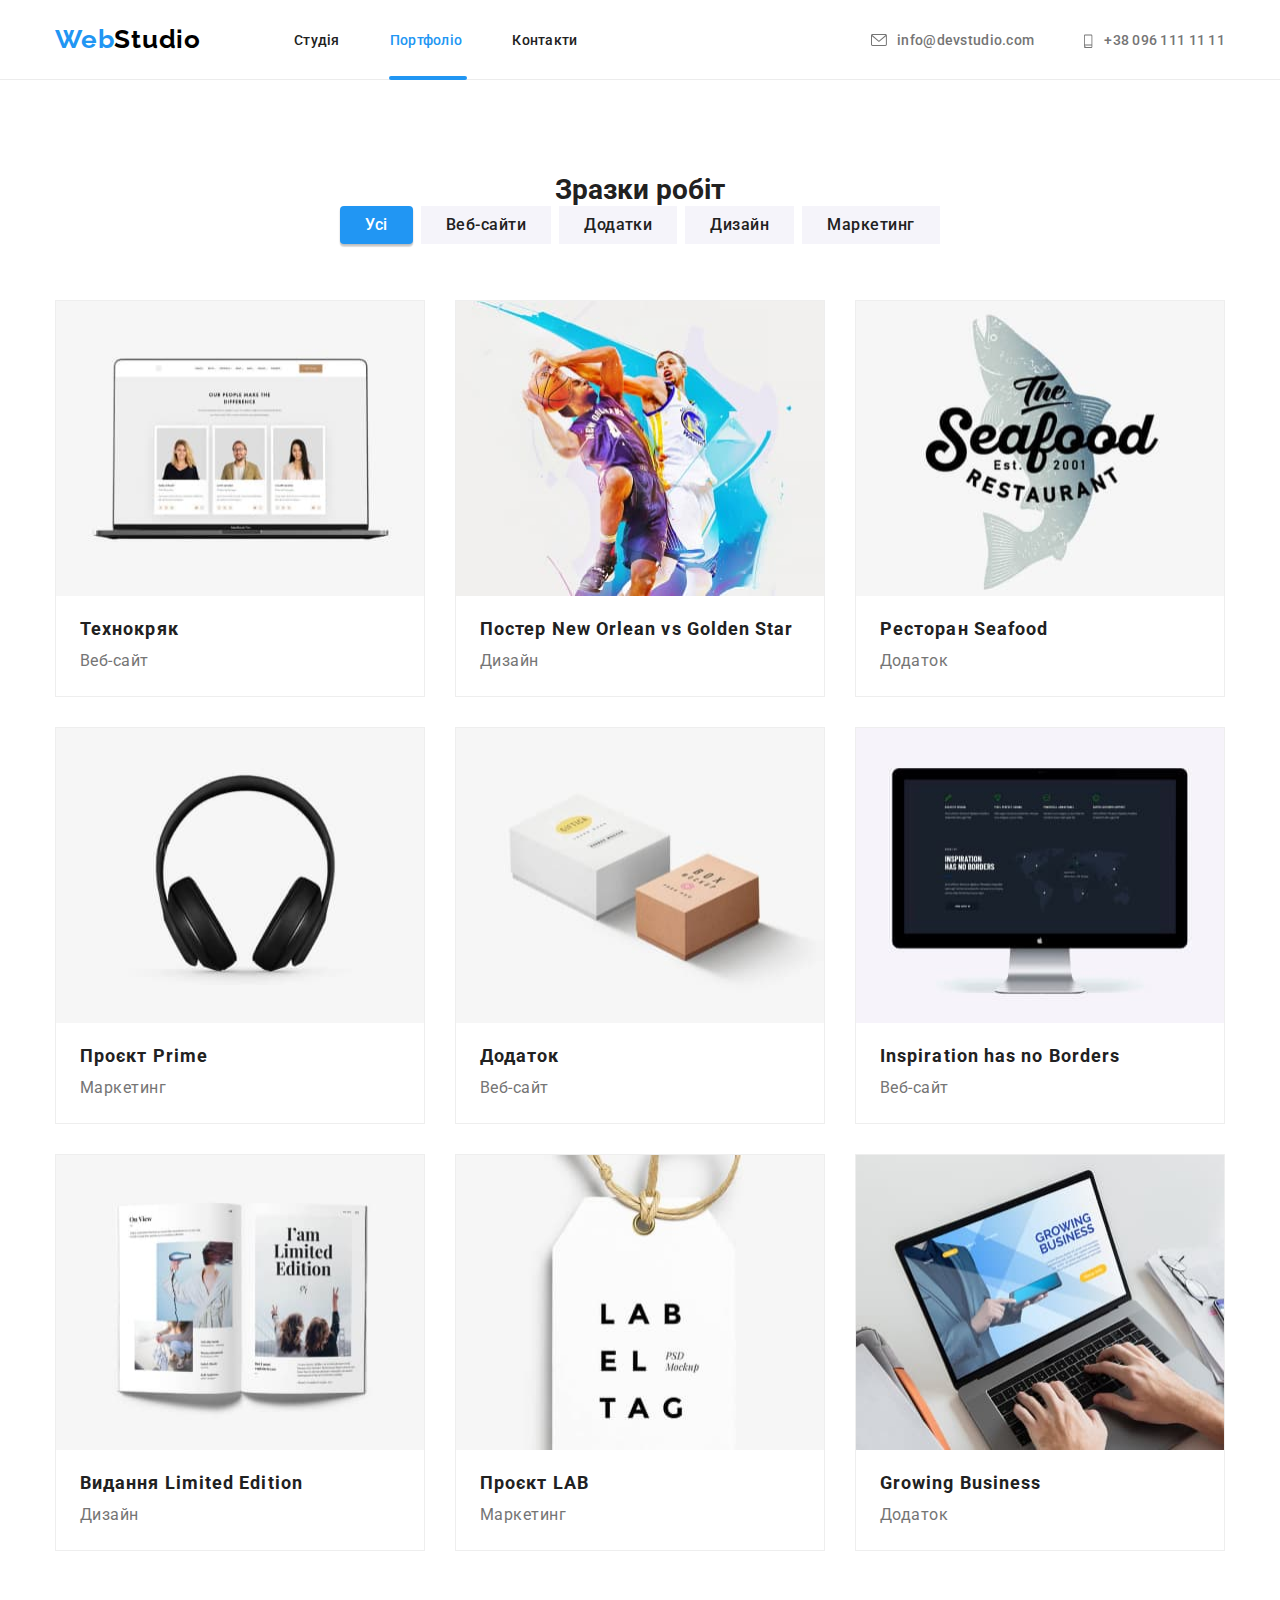
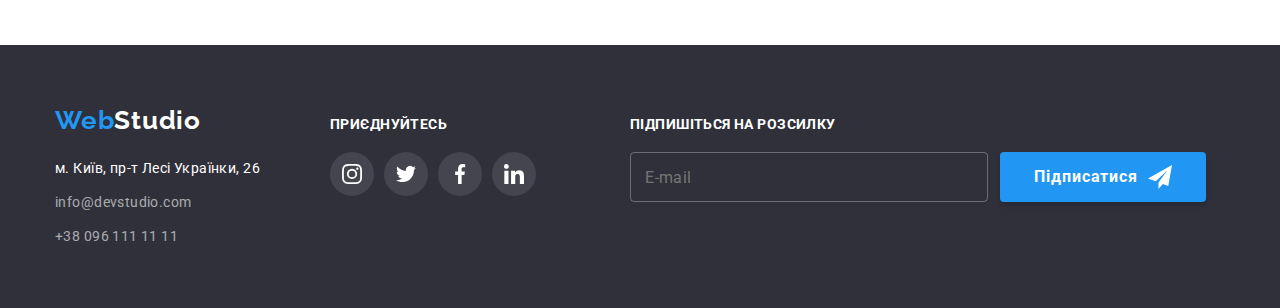
==== portfolio.html @ 6df22042 "Add essential files" ====
<!DOCTYPE html>
<html lang="uk">

<head>
  <meta charset="UTF-8">
  <meta http-equiv="X-UA-Compatible" content="IE=edge">
  <meta name="viewport" content="width=device-width, initial-scale=1.0">
  <title>WebStudio Portfolio</title>
  <link rel="stylesheet" href="./css/modern-normalize.css" />
  <link rel="preconnect" href="https://fonts.googleapis.com">
  <link rel="preconnect" href="https://fonts.gstatic.com" crossorigin>
  <link href="https://fonts.googleapis.com/css2?family=Raleway:wght@700&family=Roboto:wght@400;500;700;900&display=swap"
    rel="stylesheet">
  <link rel="stylesheet" href="./css/styles.css">
</head>

<body>
  <header class="header">
    <div class="container container--flex">
      <nav class="navigation">
        <a class="logo" href="./index.html">
          Web<span class="logo__accent">Studio</span>
        </a>
        <ul class="navigation-list">
          <li class="navigation-list__item ">
            <a class="navigation-list__link " href="./index.html">Студія
            </a>
            <div class="line"></div>
          </li>
          <li class="navigation-list__item navigation-list__item--accent">
            <a class="navigation-list__link navigation-list__link--portfolio-page" href="./portfolio.html">Портфоліо</a>
          </li>
          <li class="navigation-list__item">
            <a class="navigation-list__link" href="">Контакти</a>
          </li>
        </ul>
      </nav>
      <ul class="contacts-list">
        <li class="contacts-list__item">
          <a class="contacts-list__link contacts-list__link--envelope" href="mailto:info@devstudio.com">
            <svg class="contacts-list__svg">
              <use href="./images/symbol-defs.svg#envelope"></use>
            </svg>
            info@devstudio.com
          </a>
        </li>
        <li class="contacts-list__item">
          <a class="contacts-list__link contacts-list__link--smartphone" href="tel:+380961111111">
            <svg class="contacts-list__svg contacts-list__svg--smartphone">
              <use href="./images/symbol-defs.svg#smartphone"></use>
            </svg>
            +38 096 111 11 11</a>
        </li>
      </ul>
    </div>
  </header>
  <main>
    <!-- work examples section-->
    <section class="work-examples">
      <div class="container">
        <h1 class="work-examples__title">
          Зразки робіт
        </h1>
        <ul class="work-examples__list">
          <li>
            <button class="work-examples__button work-examples__button--active" type="button">Усі</button>
          </li>
          <li>
            <button class="work-examples__button" type="button">Веб-сайти</button>
          </li>
          <li>
            <button class="work-examples__button" type="button">Додатки</button>
          </li>
          <li>
            <button class="work-examples__button" type="button">Дизайн</button>
          </li>
          <li>
            <button class="work-examples__button" type="button">Маркетинг</button>
          </li>
        </ul>
        <ul class="projects">
          <li class="projects__item">
            <a class="project" href="" target="_blank" rel="noopener noreferrer nofollow">

              <div class="project-photo">
                <img class="project-photo__image" src="./images/portfolio-img1.jpg" alt="Ноутбук" width="370"
                  height="295">
                <p class="project-photo__description">Ресурс пропонує комплексні пропозиції з різним рівнем функціоналу
                  та
                  сервісів. Все це дозволить відвідувачу отримати
                  вичерпні відомості про компанію чи приватну особу.</p>
              </div>
              <div class="project-description">
                <h2 class="project-description__name">
                  Технокряк
                </h2>
                <p class="project-description__type">
                  Веб-сайт
                </p>
              </div>
            </a>
          </li>
          <li class="projects__item">
            <a class="project" href="" target="_blank" rel="noopener noreferrer nofollow">
              <div class="project-photo">
                <img class="project-photo__image" src="./images/portfolio-img2.jpg"
                  alt="НоутбукДва баскетболисти грають у баскетбол" width="370" height="295">
                <p class="project-photo__description">Ресурс пропонує комплексні пропозиції з різним рівнем функціоналу
                  та
                  сервісів. Все це дозволить відвідувачу отримати
                  вичерпні відомості про компанію чи приватну особу.</p>
              </div>
              <div class="project-description">
                <h2 class="project-description__name">
                  Постер New Orlean vs Golden Star
                </h2>
                <p class="project-description__type">
                  Дизайн
                </p>
              </div>
            </a>
          </li>
          <li class="projects__item">
            <a class="project" href="" target="_blank" rel="noopener noreferrer nofollow">
              <div class="project-photo">
                <img class="project-photo__image" src="./images/portfolio-img3.jpg"
                  alt="Реклама ресторана морепродуктів" width="370" height="295">
                <p class="project-photo__description">Ресурс пропонує комплексні пропозиції з різним рівнем функціоналу
                  та
                  сервісів. Все це дозволить відвідувачу отримати
                  вичерпні відомості про компанію чи приватну особу.</p>
              </div>
              <div class="project-description">
                <h2 class="project-description__name">
                  Ресторан Seafood
                </h2>
                <p class="project-description__type">
                  Додаток
                </p>
              </div>
            </a>
          </li>
          <li class="projects__item">
            <a class="project" href="" target="_blank" rel="noopener noreferrer nofollow">
              <div class="project-photo">
                <img class="project-photo__image" src="./images/portfolio-img4.jpg" alt="Навушники" width="370"
                  height="295">
                <p class="project-photo__description">Ресурс пропонує комплексні пропозиції з різним рівнем функціоналу
                  та
                  сервісів. Все це дозволить відвідувачу отримати
                  вичерпні відомості про компанію чи приватну особу.</p>
              </div>
              <div class="project-description">
                <h2 class="project-description__name">
                  Проєкт Prime
                </h2>
                <p class="project-description__type">
                  Маркетинг
                </p>
              </div>
            </a>
          </li>
          <li class="projects__item">
            <a class="project" href="" target="_blank" rel="noopener noreferrer nofollow">
              <div class="project-photo">
                <img class="project-photo__image" src="./images/portfolio-img5.jpg" alt="Дві картонні коробки"
                  width="370" height="295">
                <p class="project-photo__description">Ресурс пропонує комплексні пропозиції з різним рівнем функціоналу
                  та
                  сервісів. Все це дозволить відвідувачу отримати
                  вичерпні відомості про компанію чи приватну особу.</p>
              </div>
              <div class="project-description">
                <h2 class="project-description__name">
                  Додаток
                </h2>
                <p class="project-description__type">
                  Веб-сайт
                </p>
              </div>
            </a>
          </li>
          <li class="projects__item">
            <a class="project" href="" target="_blank" rel="noopener noreferrer nofollow">
              <div class="project-photo">
                <img class="project-photo__image" src="./images/portfolio-img6.jpg" alt="Працюючий монітор" width="370"
                  height="295">
                <p class="project-photo__description">Ресурс пропонує комплексні пропозиції з різним рівнем функціоналу
                  та
                  сервісів. Все це дозволить відвідувачу отримати
                  вичерпні відомості про компанію чи приватну особу.</p>
              </div>
              <div class="project-description">
                <h2 class="project-description__name">
                  Inspiration has no Borders
                </h2>
                <p class="project-description__type">
                  Веб-сайт
                </p>
              </div>
            </a>
          </li>
          <li class="projects__item">
            <a class="project" href="" target="_blank" rel="noopener noreferrer nofollow">
              <div class="project-photo">
                <img class="project-photo__image" src="./images/portfolio-img7.jpg" alt="Розкритий рекламний журнал"
                  width="370" height="295">
                <p class="project-photo__description">Ресурс пропонує комплексні пропозиції з різним рівнем функціоналу
                  та
                  сервісів. Все це дозволить відвідувачу отримати
                  вичерпні відомості про компанію чи приватну особу.</p>
              </div>
              <div class="project-description">
                <h2 class="project-description__name">
                  Видання Limited Edition
                </h2>
                <p class="project-description__type">
                  Дизайн
                </p>
              </div>
            </a>
          </li>
          <li class="projects__item">
            <a class="project" href="" target="_blank" rel="noopener noreferrer nofollow">
              <div class="project-photo">
                <img class="project-photo__image" src="./images/portfolio-img8.jpg" alt="Чорно-білий лейбл" width="370"
                  height="295">
                <p class="project-photo__description">Ресурс пропонує комплексні пропозиції з різним рівнем функціоналу
                  та
                  сервісів. Все це дозволить відвідувачу отримати
                  вичерпні відомості про компанію чи приватну особу.</p>
              </div>
              <div class="project-description">
                <h2 class="project-description__name">
                  Проєкт LAB
                </h2>
                <p class="project-description__type">
                  Маркетинг
                </p>
              </div>
            </a>
          </li>
          <li class="projects__item">
            <a class="project" href="" target="_blank" rel="noopener noreferrer nofollow">
              <div class="project-photo">
                <img class="project-photo__image" src="./images/portfolio-img9.jpg" alt="Працючий ноутбук" width="370"
                  height="295">
                <p class="project-photo__description">Ресурс пропонує комплексні пропозиції з різним рівнем функціоналу
                  та
                  сервісів. Все це дозволить відвідувачу отримати
                  вичерпні відомості про компанію чи приватну особу.</p>
              </div>
              <div class="project-description">
                <h2 class="project-description__name">
                  Growing Business
                </h2>
                <p class="project-description__type">
                  Додаток
                </p>
              </div>
            </a>
          </li>
        </ul>
      </div>
    </section>
  </main>
  <!-- Footer -->
  <footer class="footer">
    <div class="container container--flex-baseline">
      <div>
        <a class="logo logo--margin-down" href="./index.html">Web<span
            class="logo__accent logo__accent--white">Studio</span></a>
        <address class="address">
          <ul class="address-list">
            <li>
              <a class="address-list__link" href="https://goo.gl/maps/CPtrU1FHBa2aNyZL9" target="_blank"
                rel="noopener noreferrer nofollow">м. Київ,
                пр-т Лесі Українки, 26</a>
            </li>
            <li>
              <a class="address-list__link address-list__link--contact"
                href=" mailto:info@devstudio.com">info@devstudio.com</a>
            </li>
            <li>
              <a class="address-list__link address-list__link--contact" href="tel:+380961111111">+38 096 111 11 11</a>
            </li>
          </ul>
        </address>
      </div>
      <div class="join">
        <p class=" join-title">Приєднуйтесь</p>
        <ul class="social">
          <li class="social-item">
            <a class="social-item__link social-item__link--footer" href="" aria-label="instagram-logo">
              <svg class="social-item__svg social-item__svg--footer">
                <use href="./images/symbol-defs.svg#instagram-logo"></use>
              </svg>
            </a>
          </li>
          <li class="social-item">
            <a class="social-item__link social-item__link--footer" href="" aria-label="instagram-logo">
              <svg class="social-item__svg social-item__svg--footer">
                <use href="./images/symbol-defs.svg#twitter-logo"></use>
              </svg>
            </a>
          </li>
          <li class="social-item">
            <a class="social-item__link social-item__link--footer" href="" aria-label="instagram-logo">
              <svg class="social-item__svg social-item__svg--footer">
                <use href="./images/symbol-defs.svg#facebook-logo"></use>
              </svg>
            </a>
          </li>
          <li class="social-item">
            <a class="social-item__link social-item__link--footer" href="" aria-label="instagram-logo">
              <svg class="social-item__svg social-item__svg--footer">
                <use href="./images/symbol-defs.svg#linkedin-logo"></use>
              </svg>
            </a>
          </li>
        </ul>
      </div>
      </li>
      <form action="" class="sign">
        <div class="sign-info">
          <p class="sign-info__proposal">Підпишіться на розсилку</p>
          <label for="email"></label>
          <input class="sign-info__input" type="email" name="email" id="email" placeholder="E-mail">
        </div>
        <button class="button button--signing" type="submit">Підписатися
          <svg class="button__logo">
            <use href="./images/symbol-defs.svg#icon_send"></use>
          </svg>
        </button>
      </form>
    </div>
  </footer>
</body>

</html>
---- css/styles.css ----
:root {
  --primary-black-color: #212121;
  --secondary-black-color: #757575;
  --primary-white-color: #ffffff;
  --secondary-white-color: #f5f5f5;
  --secondary-back-ground-color: #2f303a;
  --white-alfa-color: rgba(255, 255, 255, 0.6);
  --gray-color-photo-border: #eeeeee;
  --gray-color-header-border: 1px solid #ececec;
  --gray-color-links: #afb1b8;

  --accent-color: #2196f3;
  --accent-color-main-button: #188ce8;
  --gray-color: #f5f4fa;
  --logo-black-color: #000000;

  --font-roboto: 'Roboto', sans-serif;
  --font-raleway: 'Raleway', sans-serif;
}
body {
  /* max-width: 1600px; */
  color: var(--primary-black-color);
  background-color: var(--primary-white-color);
  font-family: var(--font-roboto);
  font-size: 14px;
}
.list {
  list-style: none;
  margin: 0;
  padding: 0;
}
h1,
h2,
h3,
p {
  margin: 0;
}
.visually-hidden {
  position: absolute;
  white-space: nowrap;
  width: 1px;
  height: 1px;
  overflow: hidden;
  border: 0;
  padding: 0;
  clip: rect(0 0 0 0);
  clip-path: inset(50%);
  margin: -1px;
}
.container {
  width: 1200px;
  padding: 0 15px;
  margin: 0 auto;
}

a {
  text-decoration: none;
  padding: 0;
  margin: 0;
}

/* navigation */
.header {
  height: 80px;
  display: flex;
  align-items: center;
  justify-content: space-between;
  border-bottom: var(--gray-color-header-border);
}
.logo {
  color: var(--logo-black-color);
  font-family: var(--font-raleway);
  font-weight: 700;
  font-size: 26px;
  line-height: calc(31 / 26);
  letter-spacing: 0.03em;
  color: var(--accent-color);
  padding: 24px 0;
  margin-right: 93px;
}
.logo__accent {
  color: var(--logo-black-color);
}
.container--flex {
  display: flex;
  align-items: center;
  justify-content: space-between;
}
.navigation-list {
  list-style: none;
  padding: 0;
  margin: 0;
  display: flex;
  align-items: center;
  justify-content: space-between;
}
.navigation {
  display: flex;
  align-items: center;
  justify-content: space-between;
  justify-content: left;
}
.navigation-list__link {
  color: var(--primary-black-color);
  font-weight: 500;
  line-height: calc(16 / 14);
  letter-spacing: 0.02em;
  display: block;
  padding-top: 32px;
  padding-bottom: 32px;
  transition: color 250ms cubic-bezier(0.4, 0, 0.2, 1);
}
.navigation-list__link:hover,
.navigation-list__link:focus {
  color: var(--accent-color);
  cursor: pointer;
}
.navigation-list__item {
  margin-right: 50px;
}
.navigation-list__link--main-page {
  color: var(--accent-color);
}
.navigation-list__link--main-page::before {
  position: absolute;
  bottom: 0;
  left: -1px;
  content: '';
  display: inline-block;
  width: 48px;
  height: 4px;
  border-radius: 2px;
  background-color: var(--accent-color);
}

.navigation-list__item--accent {
  position: relative;
}
/* contacts */
.contacts-list {
  display: flex;
  align-items: center;
  justify-content: center;
  gap: 50px;
  list-style: none;
}

.contacts-list__link {
  display: flex;
  align-items: center;
  color: var(--secondary-black-color);
  font-weight: 500;
  line-height: calc(16 / 14);
  letter-spacing: 0.02em;
  padding: 32px 0;
  transition: color 250ms cubic-bezier(0.4, 0, 0.2, 1);
}
.contacts-list__link:hover,
.contacts-list__link:focus {
  color: var(--accent-color);
  cursor: pointer;
}
.contacts-list__svg {
  display: flex;
  width: 16px;
  height: 12px;
  fill: currentColor;
  margin-right: 10px;
}
.contacts-list__svg--smartphone {
  width: 10px;
  height: 16px;
}

/* Hero */
.hero {
  max-width: 1600px;
  margin: 0 auto;
  background-color: #c4c4c4;
  color: var(--primary-white-color);
  text-align: center;
  height: 600px;
  padding: 200px 0;
  background-image: linear-gradient(rgba(47, 48, 58, 0.4), rgba(47, 48, 58, 0.4)),
    url(../images/hero-bg-image.jpg);
  background-repeat: no-repeat;
  background-position: center;
  background-size: cover;
}
.hero-title {
  font-weight: 900;
  font-size: 44px;
  line-height: calc(60 / 44);
  letter-spacing: 0.06em;
  text-transform: uppercase;
  width: 696px;
  margin: 0 auto 30px auto;
}
.button {
  color: inherit;
  font: inherit;
  background-color: var(--accent-color);
  font-weight: 700;
  font-size: 16px;
  line-height: calc(30 / 16);
  letter-spacing: 0.06em;
  padding: 10px 10px;
  border: 0px solid transparent;
  box-shadow: 0px 4px 4px rgba(0, 0, 0, 0.15);
  border-radius: 4px;
  display: flex;
  margin: 0 auto;
  min-width: 206px;
  height: 50px;
  justify-content: center;
  align-items: center;
}
.button--hero {
  min-width: 216px;
  transition: background-color 250ms cubic-bezier(0.4, 0, 0.2, 1);
}
.button--hero:hover,
.button--herp:focus {
  background-color: var(--accent-color-main-button);
}
.button:hover,
.button:focus {
  cursor: pointer;
}

/* Advantages */
.advantages {
  padding: 94px 0;
}
.advantages-list {
  list-style: none;
  padding: 0;
  margin: 0;
  display: flex;
  gap: 30px;
}
.advantages-item {
  list-style: 0;
  width: 270px;
}
.advantages-card {
  height: 120px;
  background-color: #f5f4fa;
  margin-bottom: 30px;
  border-radius: 4px;
  display: flex;
  align-items: center;
  justify-content: center;
}
.advantages-card__svg {
  width: 70px;
  height: 70px;
}

.advantages-card__title {
  font-size: 14px;
  line-height: calc(16 / 14);
  letter-spacing: 0.03em;
  text-transform: uppercase;
  margin-bottom: 10px;
}
.advantages-card__text {
  color: var(--secondary-black-color);
  line-height: calc(24 / 14);
  letter-spacing: 0.03em;
}

/* Activities */
.activities {
  padding-bottom: 94px;
}
.activities-title {
  margin-bottom: 50px;
}
.activities-list {
  list-style: none;
  padding: 0;
  margin: 0;
  display: flex;
  justify-content: space-between;
}
.activities-item {
  position: relative;
}
.activities-item__image {
  display: block;
}
.activities-item__description {
  text-transform: uppercase;
  font-weight: 700;
  text-align: center;
  margin: 0;
  padding: 0;
  color: var(--primary-white-color);
}
.activities-item__background {
  position: absolute;
  bottom: 0;
  margin: 0;
  padding: 0;
  display: flex;
  justify-content: center;
  align-items: center;
  background-color: rgba(47, 48, 58, 0.8);
  height: 70px;
  width: 370px;
}
/*team+activities*/

.activities-title,
.team-title,
.clients-title {
  font-size: 36px;
  line-height: calc(42 / 36);
  text-align: center;
  letter-spacing: 0.03em;
}
/* team */
.team {
  background-color: var(--gray-color);
  padding: 94px 0;
}
.team-title {
  margin-bottom: 44px;
}
.team-list {
  list-style: none;
  padding: 0;
  margin: 0;
  display: flex;
  justify-content: space-between;
}
.team-card {
  font-weight: 500;
  font-size: 16px;
  line-height: calc(19 / 16);
  text-align: center;
  letter-spacing: 0.03em;
  background-color: var(--primary-white-color);
  box-shadow: 0px 1px 3px rgba(0, 0, 0, 0.12), 0px 1px 1px rgba(0, 0, 0, 0.14),
    0px 2px 1px rgba(0, 0, 0, 0.2);
  border-radius: 0px 0px 4px 4px;
}
.team-card__photo {
  display: block;
}
.team-card__info {
  padding: 30px 0;
}
.team-card__name {
  margin-bottom: 10px;
}
.team-card__job {
  color: var(--secondary-black-color);
}
.social {
  list-style: none;
  padding: 0;
  display: flex;
  width: 206px;
  justify-content: space-between;
  align-items: center;
  margin: 16px auto 0;
}
.social-item__link {
  display: flex;
  width: 44px;
  height: 44px;
  border-radius: 50%;
  align-items: center;
  justify-content: center;
  background-color: inherit;
  color: var(--gray-color-links);
  transition: background-color 250ms cubic-bezier(0.4, 0, 0.2, 1),
    color250ms cubic-bezier(0.4, 0, 0.2, 1);
}
.social-item__svg {
  width: 20px;
  height: 20px;
  fill: currentColor;
}
.social-item__link:hover,
.social-item__link:focus {
  background-color: var(--accent-color);
  color: var(--primary-white-color);
}

/* clients */
.clients {
  padding: 94px 0;
  background-color: var(--primary-white-color);
}
.clients-title {
  margin-bottom: 50px;
}
.clients-list {
  list-style: none;
  padding: 0;
  margin: 0;
  display: flex;
  justify-content: space-between;
}
.clients-item__link {
  display: flex;
  justify-content: space-between;
  align-items: center;
  padding: 16px 32px;
  border: 1px solid var(--gray-color-links);
  border-radius: 4px;
  color: var(--gray-color-links);
  fill: currentColor;
  transition: color 250ms cubic-bezier(0.4, 0, 0.2, 1),
    border-color 250ms cubic-bezier(0.4, 0, 0.2, 1);
}
.clients-item__svg {
  width: 106px;
  height: 60px;
}
.clients-item__link:hover,
.clients-item__link:focus {
  color: var(--accent-color);
  border-color: var(--accent-color);
}

/* footer */
.footer {
  background-color: var(--secondary-back-ground-color);
  padding: 60px 0;
}

.container--flex-baseline {
  display: flex;
  align-items: baseline;
}
.logo--margin-down {
  display: inline-block;
  padding: 0;
  margin: 0 0 20px 0;
}
.logo__accent--white {
  color: var(--primary-white-color);
}

.address-list {
  list-style: none;
  padding: 0;
  margin: 0;
  /* font-style: normal; */
}
.address-list__link {
  color: var(--primary-white-color);
  line-height: calc(24 / 14);
  letter-spacing: 0.03em;
}
.address-list__link--contact {
  display: block;
  margin-top: 10px;
  color: var(--white-alfa-color);
}
.address-list__link {
  font-style: normal;
  transition: color 250ms cubic-bezier(0.4, 0, 0.2, 1);
}
.address-list__link:hover,
.address-list__link:focus {
  color: var(--accent-color);
  cursor: pointer;
}
.join {
  width: 206px;
  margin-left: 70px;
}
.join-title {
  color: var(--primary-white-color);
  font-weight: 700;
  line-height: calc(16 / 14);
  letter-spacing: 0.03em;
  text-transform: uppercase;
  vertical-align: text-bottom;
  margin-bottom: 20px;
}
.social-item__link--footer {
  background-color: rgba(255, 255, 255, 0.1);
}
.social-item__svg--footer {
  fill: var(--primary-white-color);
}
.sign {
  display: flex;
  align-items: flex-end;
  margin-left: 94px;
}
.sign-info {
  display: flex;
  flex-direction: column;
}
.sign-info__proposal {
  color: var(--primary-white-color);
  font-weight: 700;
  line-height: calc(16 / 14);
  letter-spacing: 0.03em;
  text-transform: uppercase;
  vertical-align: text-bottom;
  margin-bottom: 20px;
}
.sign-info__input {
  width: 358px;
  height: 50px;
  font-family: inherit;
  font-size: 16px;
  line-height: calc(20 / 16);
  letter-spacing: 0.03em;
  text-indent: 12px;
  color: rgba(255, 255, 255, 0.6);
  border: 1px solid rgba(255, 255, 255, 0.3);
  border-radius: 4px;
  background-color: transparent;
}
.button__logo {
  width: 24px;
  height: 24px;
  margin-left: 10px;
}
.button--signing {
  color: var(--primary-white-color);
  margin-left: 12px;
}
.backdrop {
  position: fixed;
  top: 0;
  left: 0;
  width: 100vw;
  height: 100vh;
  padding: 0;
  margin: 0;
  background-color: rgba(0, 0, 0, 0.2);
  opacity: 1;
  visibility: visible;
  transition: visibility 250ms cubic-bezier(0.4, 0, 0.2, 1),
    opacity 250ms cubic-bezier(0.4, 0, 0.2, 1);
}
.backdrop.is-hidden {
  opacity: 0;
  pointer-events: none;
  visibility: hidden;
}
.modal {
  position: absolute;
  left: 0;
  top: 0;
  left: 50%;
  top: 50%;
  transform: translate(-50%, -50%);
  padding: 40px;
  margin: 0;
  width: 528px;
  height: 581px;
  border-radius: 4px;
  box-shadow: 0px 1px 3px rgba(0, 0, 0, 0.12), 0px 1px 1px rgba(0, 0, 0, 0.14),
    0px 2px 1px rgba(0, 0, 0, 0.2);
  background-color: var(--primary-white-color);
}
.modal-button {
  position: absolute;
  top: 8px;
  right: 8px;
  margin: 0;
  padding: 0;
  display: flex;
  justify-content: center;
  align-items: center;
  background-image: url(../images/close-button.svg);
  background-repeat: no-repeat;
  background-position: center;
  background-size: cover;
  width: 30px;
  height: 30px;
  border-radius: 50%;
  border: 1px solid rgba(0, 0, 0, 0.1);
  background-color: white;
  transition: fill 250ms cubic-bezier(0.4, 0, 0.2, 1);
  cursor: pointer;
}
.modal-button:hover,
.modal-button:focus {
  fill: var(--accent-color);
}
.modal-button__close-svg {
  position: relative;
  top: 0;
  left: 0;

  width: 11px;
  height: 11px;
}
.modal-proposal {
  margin-bottom: 12px;
  font-weight: 700;
  font-size: 20px;
  line-height: calc(23 / 20);
  text-align: center;
  letter-spacing: 0.03em;
  color: var(--primary-black-color);
}

.form {
  width: 448px;
  margin: 0 auto;
}
.form-field {
  position: relative;
  height: 58px;
  padding-top: 18px;
}
.form-field__label {
  position: absolute;
  top: 32px;
  left: 50px;
  font-size: 12px;
  line-height: calc(14 / 12);
  letter-spacing: 0.01em;
  color: var(--secondary-black-color);
  transition: transform 250ms cubic-bezier(0.4, 0, 0.2, 1), color 250ms cubic-bezier(0.4, 0, 0.2, 1);
}
.form-field__input {
  width: 100%;
  height: 40px;
  border: 1px solid rgba(33, 33, 33, 0.2);
  border-radius: 4px;
  padding-left: 50px;

  transition: color 250ms cubic-bezier(0.4, 0, 0.2, 1),
    border-color 250ms cubic-bezier(0.4, 0, 0.2, 1);
}
.form-field__icon-svg {
  content: '';
  display: inline-block;
  position: absolute;
  left: 15px;
  top: calc(50% + 3px);
  width: 12px;
  height: 12px;
  transition: fill 500ms linear;
}
.form-field:focus-within > .form-field__label,
.form-field__input:not(:placeholder-shown) + .form-field__label {
  transform: translate(-50px, -30px);
}

.form-field:focus-within .form-field__input,
.form-field__input:not(:placeholder-shown) {
  color: var(--accent-color);
  border-color: var(--accent-color);
}
.form-field:focus-within > .form-field__icon-svg,
.form-field__input:not(:placeholder-shown) ~ .form-field__icon-svg {
  fill: var(--accent-color);
}

.form-field-comment {
  height: 138px;
  padding: 0;
  margin-top: 10px;
}
.form-field-comment__input {
  height: 120px;
  width: 100%;
  padding: 12px 16px;
  border: 1px solid rgba(33, 33, 33, 0.2);
  border-radius: 4px;
  font-size: 12px;
  line-height: calc(14 / 12);
  letter-spacing: 0.01em;
  color: var(--secondary-black-color);
}
.form-field-comment__label {
  display: inline-block;
  margin-bottom: 4px;
  font-size: 12px;
  line-height: calc(14 / 12);
  letter-spacing: 0.01em;
  color: var(--secondary-black-color);
}
.form-field-comment:focus-within .form-field-comment__input,
.form-field-comment__input:not(:placeholder-shown) {
  color: var(--accent-color);
  border-color: var(--accent-color);
}
.form-field-check {
  position: relative;
  display: flex;
  align-items: center;
  margin-top: 20px;
  margin-bottom: 30px;
}
.form-field-check__label {
  display: block;
  margin-left: 25px;
  font-family: inherit;
  font-size: 14px;
  line-height: calc(16 / 14);
  color: var(--secondary-black-color);
}
.form-field-check__link {
  color: var(--accent-color);
}
.form-field-check__icon-svg {
  position: absolute;
  top: 0;
  left: 0;
  content: '';
  width: 16px;
  height: 15px;
  background-color: var(--primary-white-color);
  fill: var(--primary-white-color);
  border: 2px solid #212121;
  border-radius: 2px;
  transition: background-color 250ms cubic-bezier(0.4, 0, 0.2, 1),
    border-color 250ms cubic-bezier(0.4, 0, 0.2, 1);
}
.form-field-check__input:checked ~ .form-field-check__icon-svg {
  background-color: var(--accent-color);
  border-color: var(--accent-color);
}
.form-field-check__input {
  position: absolute;
  white-space: nowrap;
  width: 1px;
  height: 1px;
  overflow: hidden;
  border: 0;
  padding: 0;
  clip: rect(0 0 0 0);
  clip-path: inset(50%);
  margin: -1px;
}
.button--personal-info {
  color: var(--primary-white-color);
}

/* Portfolio */
/* Examples */

.navigation-list__link--portfolio-page {
  color: var(--accent-color);
}
.navigation-list__link--portfolio-page::before {
  position: absolute;
  bottom: 0;
  left: -1px;
  content: '';
  display: inline-block;
  width: 78px;
  height: 4px;
  border-radius: 2px;
  background-color: var(--accent-color);
}

.work-examples {
  text-align: center;
  padding: 94px 0;
}
.work-examples__list {
  list-style: none;
  padding: 0;
  margin: 0;
  display: flex;
  gap: 8px;
  justify-content: center;
  margin-bottom: 56px;
}
/* .examples .link {
  color: var(--primary-black-color);
} */
.work-examples__button {
  color: var(--primary-black-color);
  background-color: var(--gray-color);
  font-weight: 500;
  font-size: 16px;
  line-height: calc(26 / 16);
  text-align: center;
  letter-spacing: 0.03em;
  border: 0 solid transparent;
  padding: 6px 25px;
  display: inline-block;
  transition: color 250ms cubic-bezier(0.4, 0, 0.2, 1), background-color,
    250ms cubic-bezier(0.4, 0, 0.2, 1), box-shadow 250ms cubic-bezier(0.4, 0, 0.2, 1);
}

.work-examples__button:hover,
.work-examples__button:focus {
  color: var(--primary-white-color);
  background-color: var(--accent-color);
  box-shadow: 0px 3px 1px rgba(0, 0, 0, 0.1), 0px 1px 2px rgba(0, 0, 0, 0.08),
    0px 2px 2px rgba(0, 0, 0, 0.12);
  border-radius: 4px;
  cursor: pointer;
}
.work-examples__button--active {
  color: var(--primary-white-color);
  background-color: var(--accent-color);
  box-shadow: 0px 3px 1px rgba(0, 0, 0, 0.1), 0px 1px 2px rgba(0, 0, 0, 0.08),
    0px 2px 2px rgba(0, 0, 0, 0.12);
  border-radius: 4px;
}
.projects {
  list-style: none;
  padding: 0;
  margin: 0;
  display: flex;
  flex-wrap: wrap;
  gap: 30px;
}
.project {
  display: inline-block;
  width: 370px;
  border: 1px solid var(--gray-color-photo-border);
}
.project-photo__image {
  display: block;
}

.project-photo {
  position: relative;
  overflow: hidden;
}
.project-photo__description {
  position: absolute;
  top: 300px;
  left: 0;
  display: flex;
  padding: 63px 24px;
  font-size: 18px;
  line-height: calc(28 / 18);
  letter-spacing: 0.06em;
  text-align: left;
  background-color: rgba(33, 150, 243, 0.9);
  color: var(--primary-white-color);
  transition-property: transform;
  transition-duration: 250ms;
  transition-timing-function: cubic-bezier(0.4, 0, 0.2, 1);
}

.project:hover .project-photo__description,
.project .item:focus .project-description {
  transform: translateY(-300px);
}
.project-description__name {
  color: var(--primary-black-color);
  font-size: 18px;
  line-height: calc(26 / 18);
  letter-spacing: 0.06em;
  margin-bottom: 4px;
}
.project-description__type {
  color: var(--secondary-black-color);
  font-size: 16px;
  line-height: calc(30 / 16);
  letter-spacing: 0.03em;
}
.project-description {
  padding: 20px 24px;
  text-align: left;
}

.project:hover,
.project:focus {
  cursor: default;
  box-shadow: 0px 1px 1px rgba(0, 0, 0, 0.12), 0px 4px 4px rgba(0, 0, 0, 0.06),
    1px 4px 6px rgba(0, 0, 0, 0.16);
}
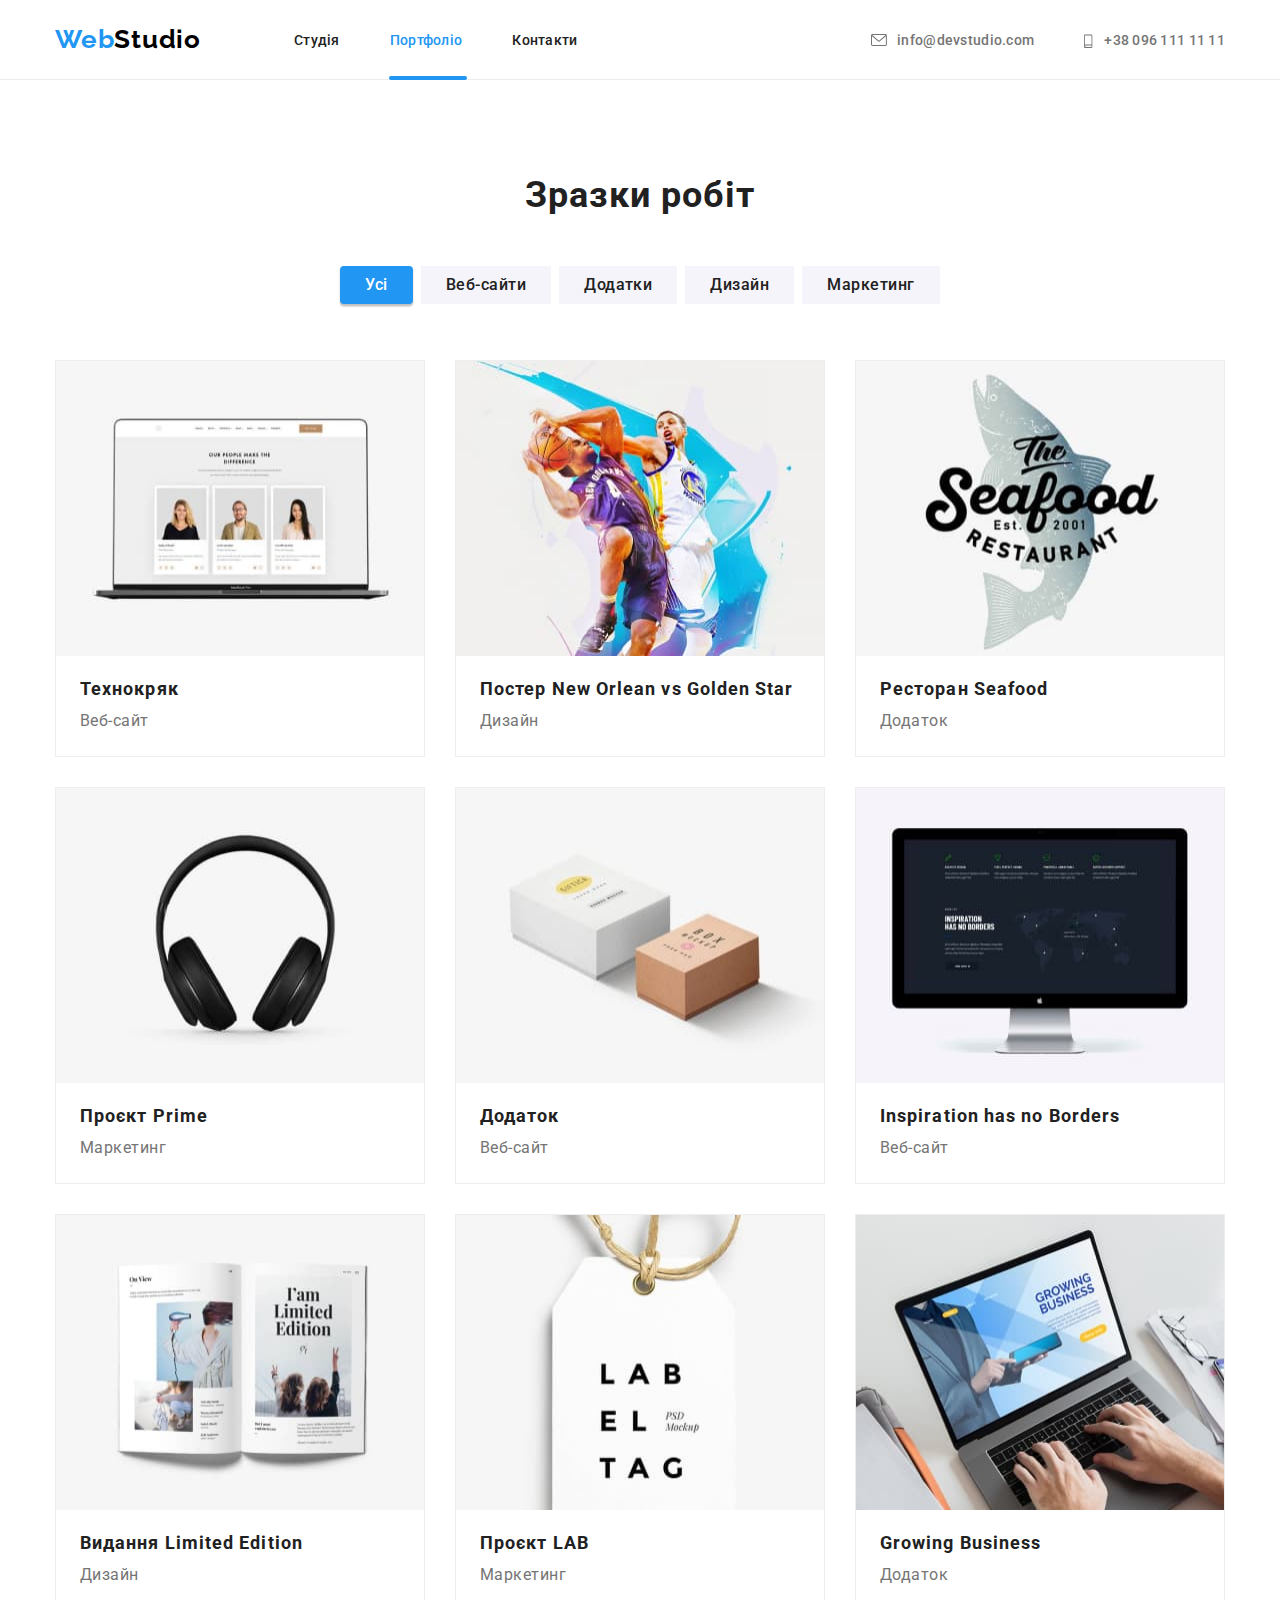
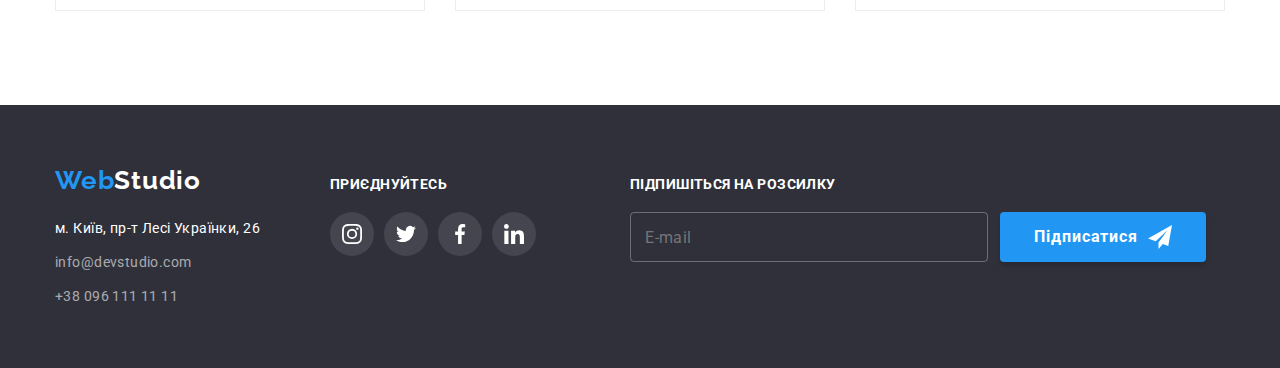
==== commit 6b89e006: "Change class section-title for h2 tags" ====
--- a/portfolio.html
+++ b/portfolio.html
@@ -58,7 +58,7 @@
     <!-- work examples section-->
     <section class="work-examples">
       <div class="container">
-        <h1 class="work-examples__title">
+        <h1 class="section-title">
           Зразки робіт
         </h1>
         <ul class="work-examples__list">
--- a/css/styles.css
+++ b/css/styles.css
@@ -187,7 +187,14 @@
   background-position: center;
   background-size: cover;
 }
-.hero-title {
+.section-title {
+  font-size: 36px;
+  line-height: calc(42 / 36);
+  text-align: center;
+  letter-spacing: 0.03em;
+  margin-bottom: 50px;
+}
+.section-title--hero {
   font-weight: 900;
   font-size: 44px;
   line-height: calc(60 / 44);
@@ -256,7 +263,6 @@
   width: 70px;
   height: 70px;
 }
-
 .advantages-card__title {
   font-size: 14px;
   line-height: calc(16 / 14);
@@ -273,9 +279,6 @@
 /* Activities */
 .activities {
   padding-bottom: 94px;
-}
-.activities-title {
-  margin-bottom: 50px;
 }
 .activities-list {
   list-style: none;
@@ -310,23 +313,11 @@
   height: 70px;
   width: 370px;
 }
-/*team+activities*/
-
-.activities-title,
-.team-title,
-.clients-title {
-  font-size: 36px;
-  line-height: calc(42 / 36);
-  text-align: center;
-  letter-spacing: 0.03em;
-}
+
 /* team */
 .team {
   background-color: var(--gray-color);
   padding: 94px 0;
-}
-.team-title {
-  margin-bottom: 44px;
 }
 .team-list {
   list-style: none;
@@ -395,7 +386,7 @@
   padding: 94px 0;
   background-color: var(--primary-white-color);
 }
-.clients-title {
+.section-title--clients {
   margin-bottom: 50px;
 }
 .clients-list {
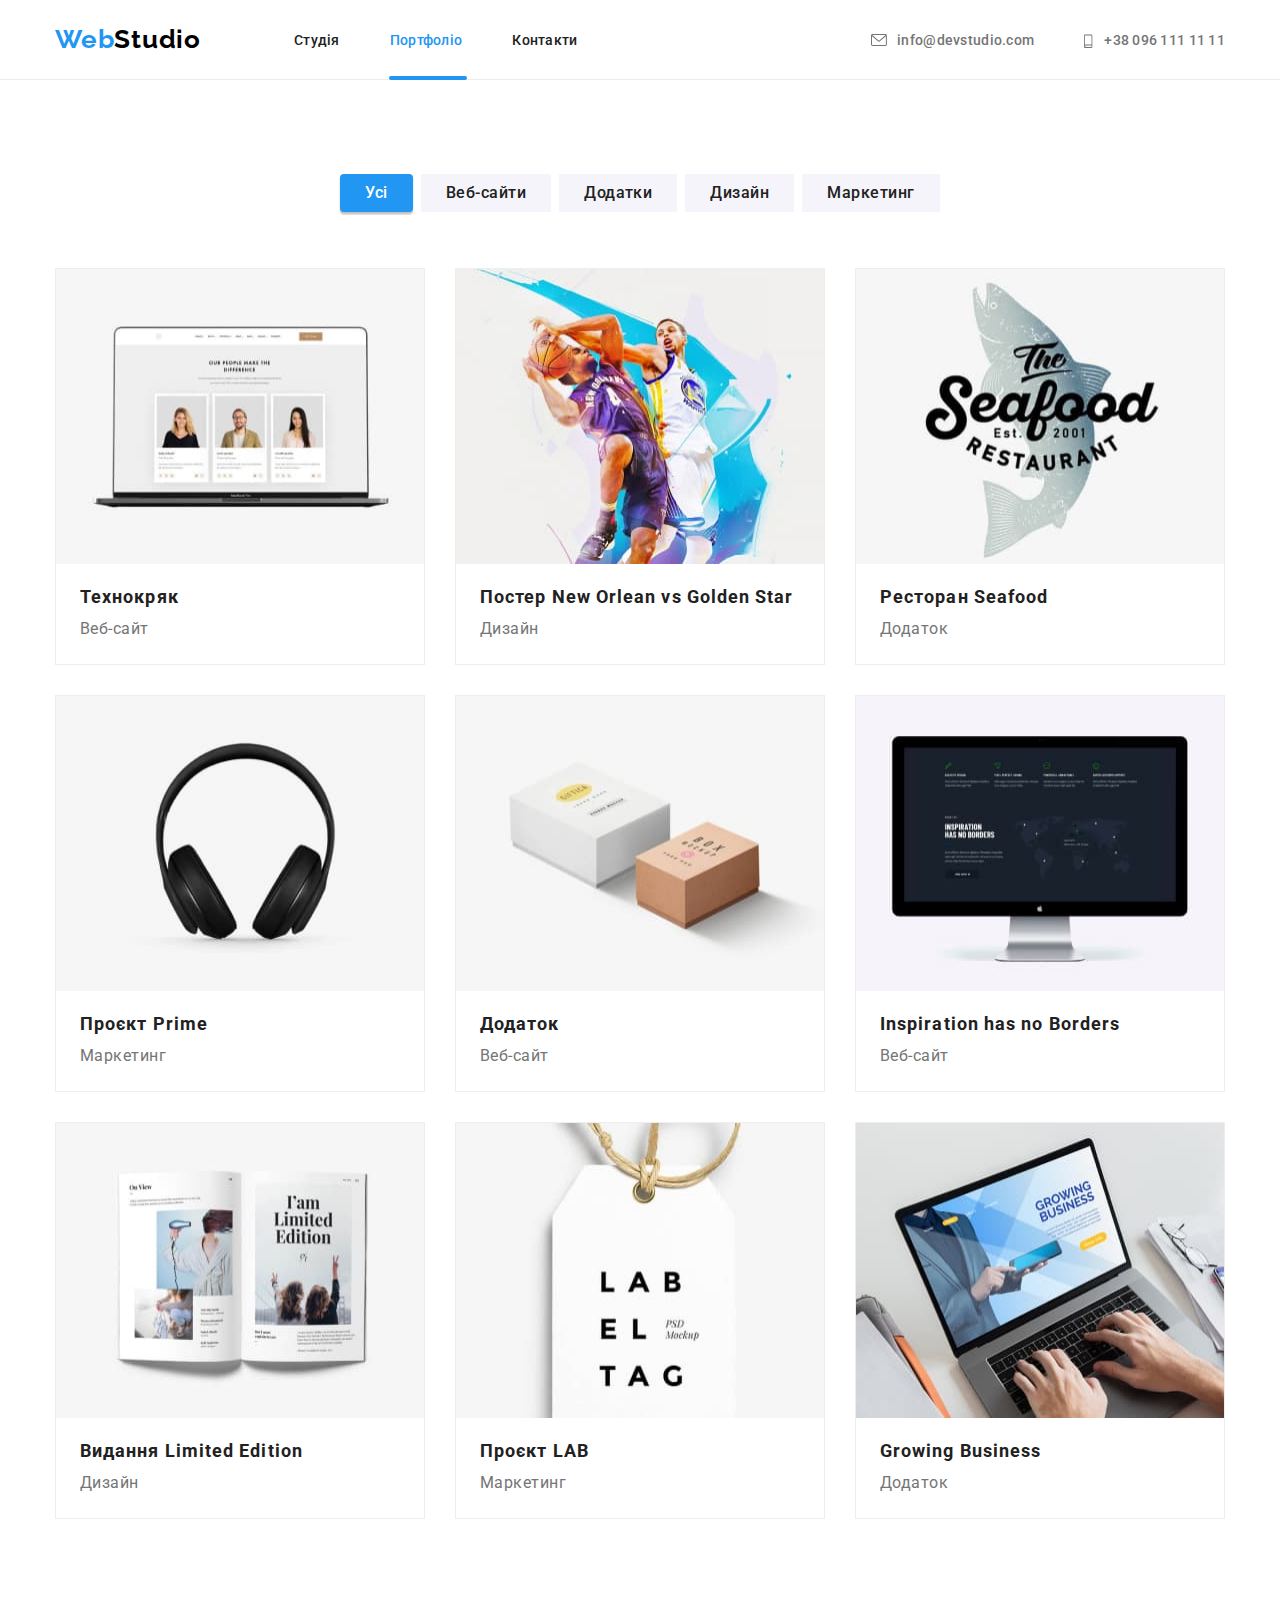
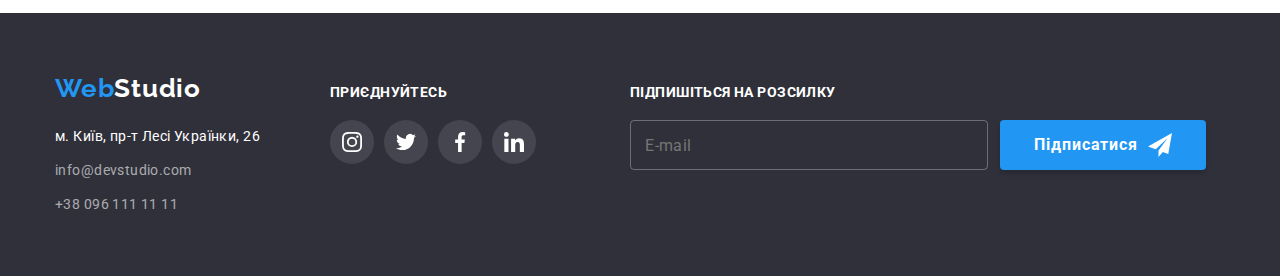
==== commit 097af06f: "including classes rule" ====
--- a/portfolio.html
+++ b/portfolio.html
@@ -11,7 +11,7 @@
   <link rel="preconnect" href="https://fonts.gstatic.com" crossorigin>
   <link href="https://fonts.googleapis.com/css2?family=Raleway:wght@700&family=Roboto:wght@400;500;700;900&display=swap"
     rel="stylesheet">
-  <link rel="stylesheet" href="./css/styles.css">
+  <link rel="stylesheet" href="./css/main.css">
 </head>
 
 <body>
@@ -58,7 +58,7 @@
     <!-- work examples section-->
     <section class="work-examples">
       <div class="container">
-        <h1 class="section-title">
+        <h1 class="section-title section-title--hidden">
           Зразки робіт
         </h1>
         <ul class="work-examples__list">
--- a/css/main.css
+++ b/css/main.css
@@ -0,0 +1,1048 @@
+/*! modern-normalize v1.0.0 | MIT License | https://github.com/sindresorhus/modern-normalize */
+*,
+::after,
+::before {
+  box-sizing: border-box;
+}
+
+:root {
+  -moz-tab-size: 4;
+  -o-tab-size: 4;
+     tab-size: 4;
+}
+
+html {
+  line-height: 1.15;
+  -webkit-text-size-adjust: 100%;
+}
+
+body {
+  margin: 0;
+}
+
+body {
+  font-family: system-ui, -apple-system, "Segoe UI", Roboto, Helvetica, Arial, sans-serif, "Apple Color Emoji", "Segoe UI Emoji";
+}
+
+hr {
+  height: 0;
+  color: inherit;
+}
+
+abbr[title] {
+  -webkit-text-decoration: underline dotted;
+          text-decoration: underline dotted;
+}
+
+b,
+strong {
+  font-weight: bolder;
+}
+
+code,
+kbd,
+pre,
+samp {
+  font-family: ui-monospace, SFMono-Regular, Consolas, "Liberation Mono", Menlo, monospace;
+  font-size: 1em;
+}
+
+small {
+  font-size: 80%;
+}
+
+sub,
+sup {
+  font-size: 75%;
+  line-height: 0;
+  position: relative;
+  vertical-align: baseline;
+}
+
+sub {
+  bottom: -0.25em;
+}
+
+sup {
+  top: -0.5em;
+}
+
+table {
+  text-indent: 0;
+  border-color: inherit;
+}
+
+button,
+input,
+optgroup,
+select,
+textarea {
+  font-family: inherit;
+  font-size: 100%;
+  line-height: 1.15;
+  margin: 0;
+}
+
+button,
+select {
+  text-transform: none;
+}
+
+[type=button],
+[type=reset],
+[type=submit],
+button {
+  -webkit-appearance: button;
+}
+
+::-moz-focus-inner {
+  border-style: none;
+  padding: 0;
+}
+
+:-moz-focusring {
+  outline: 1px dotted ButtonText;
+}
+
+:-moz-ui-invalid {
+  box-shadow: none;
+}
+
+legend {
+  padding: 0;
+}
+
+progress {
+  vertical-align: baseline;
+}
+
+::-webkit-inner-spin-button,
+::-webkit-outer-spin-button {
+  height: auto;
+}
+
+[type=search] {
+  -webkit-appearance: textfield;
+  outline-offset: -2px;
+}
+
+::-webkit-search-decoration {
+  -webkit-appearance: none;
+}
+
+::-webkit-file-upload-button {
+  -webkit-appearance: button;
+  font: inherit;
+}
+
+summary {
+  display: list-item;
+}
+
+.section-title--hidden {
+  position: absolute;
+  white-space: nowrap;
+  width: 1px;
+  height: 1px;
+  overflow: hidden;
+  border: 0;
+  padding: 0;
+  clip: rect(0 0 0 0);
+  -webkit-clip-path: inset(50%);
+          clip-path: inset(50%);
+  margin: -1px;
+}
+
+body {
+  /* max-width: 1600px; */
+  color: #212121;
+  background-color: #ffffff;
+  font-family: "Roboto", sans-serif;
+  font-size: 14px;
+}
+
+.list {
+  list-style: none;
+  margin: 0;
+  padding: 0;
+}
+
+h1,
+h2,
+h3,
+p {
+  margin: 0;
+}
+
+.visually-hidden {
+  position: absolute;
+  white-space: nowrap;
+  width: 1px;
+  height: 1px;
+  overflow: hidden;
+  border: 0;
+  padding: 0;
+  clip: rect(0 0 0 0);
+  -webkit-clip-path: inset(50%);
+          clip-path: inset(50%);
+  margin: -1px;
+}
+
+.container {
+  width: 1200px;
+  padding: 0 15px;
+  margin: 0 auto;
+}
+
+a {
+  text-decoration: none;
+  padding: 0;
+  margin: 0;
+}
+
+.header {
+  height: 80px;
+  display: flex;
+  align-items: center;
+  justify-content: space-between;
+  border-bottom: 1px solid #ececec;
+}
+
+.logo {
+  color: var(--logo-black-color);
+  font-family: "Raleway", sans-serif;
+  font-weight: 700;
+  font-size: 26px;
+  line-height: 1.1923076923;
+  letter-spacing: 0.03em;
+  color: #2196f3;
+  padding: 24px 0;
+  margin-right: 93px;
+}
+.logo__accent {
+  color: #000000;
+}
+
+.container--flex {
+  display: flex;
+  align-items: center;
+  justify-content: space-between;
+}
+
+.navigation {
+  display: flex;
+  align-items: center;
+  justify-content: space-between;
+  justify-content: left;
+}
+
+.navigation-list {
+  list-style: none;
+  padding: 0;
+  margin: 0;
+  display: flex;
+  align-items: center;
+  justify-content: space-between;
+}
+.navigation-list__link {
+  color: #212121;
+  font-weight: 500;
+  line-height: 1.1428571429;
+  letter-spacing: 0.02em;
+  display: block;
+  padding-top: 32px;
+  padding-bottom: 32px;
+  transition: color 250ms cubic-bezier(0.4, 0, 0.2, 1), color 250ms cubic-bezier(0.4, 0, 0.2, 1);
+}
+.navigation-list__link:hover, .navigation-list__link:focus {
+  color: #2196f3;
+  cursor: pointer;
+}
+.navigation-list__link--main-page {
+  color: #2196f3;
+}
+.navigation-list__link--main-page::before {
+  position: absolute;
+  bottom: 0;
+  left: -1px;
+  content: "";
+  display: inline-block;
+  width: 48px;
+  height: 4px;
+  border-radius: 2px;
+  background-color: #2196f3;
+}
+
+.navigation-list__item {
+  margin-right: 50px;
+}
+
+.navigation-list__item--accent {
+  position: relative;
+}
+
+/* contacts */
+.contacts-list {
+  display: flex;
+  align-items: center;
+  justify-content: center;
+  gap: 50px;
+  list-style: none;
+}
+.contacts-list__link {
+  display: flex;
+  align-items: center;
+  color: #757575;
+  font-weight: 500;
+  line-height: 1.1428571429;
+  letter-spacing: 0.02em;
+  padding: 32px 0;
+  transition: color 250ms cubic-bezier(0.4, 0, 0.2, 1), color 250ms cubic-bezier(0.4, 0, 0.2, 1);
+}
+.contacts-list__link:hover, .contacts-list__link:focus {
+  color: #2196f3;
+  cursor: pointer;
+}
+.contacts-list__svg {
+  display: flex;
+  width: 16px;
+  height: 12px;
+  fill: currentColor;
+  margin-right: 10px;
+}
+.contacts-list__svg--smartphone {
+  width: 10px;
+  height: 16px;
+}
+
+.hero {
+  max-width: 1600px;
+  margin: 0 auto;
+  background-color: #c4c4c4;
+  color: #ffffff;
+  text-align: center;
+  height: 600px;
+  padding: 200px 0;
+  background-image: linear-gradient(rgba(47, 48, 58, 0.4), rgba(47, 48, 58, 0.4)), url(../images/hero-bg-image.jpg);
+  background-repeat: no-repeat;
+  background-position: center;
+  background-size: cover;
+}
+
+.section-title {
+  font-size: 36px;
+  line-height: 1.1666666667;
+  text-align: center;
+  letter-spacing: 0.03em;
+  margin-bottom: 50px;
+}
+
+.section-title--hero {
+  font-weight: 900;
+  font-size: 44px;
+  line-height: 1.3636363636;
+  letter-spacing: 0.06em;
+  text-transform: uppercase;
+  width: 696px;
+  margin: 0 auto 30px auto;
+}
+
+.button {
+  color: inherit;
+  font: inherit;
+  background-color: #2196f3;
+  font-weight: 700;
+  font-size: 16px;
+  line-height: 1.875;
+  letter-spacing: 0.06em;
+  padding: 10px 10px;
+  border: 0px solid transparent;
+  box-shadow: 0px 4px 4px rgba(0, 0, 0, 0.15);
+  border-radius: 4px;
+  display: flex;
+  margin: 0 auto;
+  min-width: 206px;
+  height: 50px;
+  justify-content: center;
+  align-items: center;
+}
+.button--hero {
+  min-width: 216px;
+  transition: background-color 250ms cubic-bezier(0.4, 0, 0.2, 1), background-color 250ms cubic-bezier(0.4, 0, 0.2, 1);
+}
+.button--hero:hover, .button--hero:focus {
+  background-color: #188ce8;
+}
+.button:hover, .button:focus {
+  cursor: pointer;
+}
+
+.advantages {
+  padding: 94px 0;
+}
+
+.advantages-list {
+  list-style: none;
+  padding: 0;
+  margin: 0;
+  display: flex;
+  gap: 30px;
+}
+
+.advantages-item {
+  list-style: 0;
+  width: 270px;
+}
+
+.advantages-card {
+  height: 120px;
+  background-color: #f5f4fa;
+  margin-bottom: 30px;
+  border-radius: 4px;
+  display: flex;
+  align-items: center;
+  justify-content: center;
+}
+.advantages-card__svg {
+  width: 70px;
+  height: 70px;
+}
+.advantages-card__title {
+  font-size: 14px;
+  line-height: 1.1428571429;
+  letter-spacing: 0.03em;
+  text-transform: uppercase;
+  margin-bottom: 10px;
+}
+.advantages-card__text {
+  color: #757575;
+  line-height: 1.7142857143;
+  letter-spacing: 0.03em;
+}
+
+.activities {
+  padding-bottom: 94px;
+}
+
+.activities-list {
+  list-style: none;
+  padding: 0;
+  margin: 0;
+  display: flex;
+  justify-content: space-between;
+}
+
+.activities-item {
+  position: relative;
+}
+.activities-item__image {
+  display: block;
+}
+.activities-item__description {
+  text-transform: uppercase;
+  font-weight: 700;
+  text-align: center;
+  margin: 0;
+  padding: 0;
+  color: #ffffff;
+}
+.activities-item__background {
+  position: absolute;
+  bottom: 0;
+  margin: 0;
+  padding: 0;
+  display: flex;
+  justify-content: center;
+  align-items: center;
+  background-color: rgba(47, 48, 58, 0.8);
+  height: 70px;
+  width: 370px;
+}
+
+.team {
+  background-color: #f5f4fa;
+  padding: 94px 0;
+}
+
+.team-list {
+  list-style: none;
+  padding: 0;
+  margin: 0;
+  display: flex;
+  justify-content: space-between;
+}
+
+.team-card {
+  font-weight: 500;
+  font-size: 16px;
+  line-height: 1.1875;
+  text-align: center;
+  letter-spacing: 0.03em;
+  background-color: #ffffff;
+  box-shadow: 0px 1px 3px rgba(0, 0, 0, 0.12), 0px 1px 1px rgba(0, 0, 0, 0.14), 0px 2px 1px rgba(0, 0, 0, 0.2);
+  border-radius: 0px 0px 4px 4px;
+}
+.team-card__photo {
+  display: block;
+}
+.team-card__info {
+  padding: 30px 0;
+}
+.team-card__name {
+  margin-bottom: 10px;
+}
+.team-card__job {
+  color: #757575;
+}
+
+.social {
+  list-style: none;
+  padding: 0;
+  display: flex;
+  width: 206px;
+  justify-content: space-between;
+  align-items: center;
+  margin: 16px auto 0;
+}
+
+.social-item__link {
+  display: flex;
+  width: 44px;
+  height: 44px;
+  border-radius: 50%;
+  align-items: center;
+  justify-content: center;
+  background-color: inherit;
+  color: #afb1b8;
+  transition: background-color 250ms cubic-bezier(0.4, 0, 0.2, 1), color 250ms cubic-bezier(0.4, 0, 0.2, 1);
+}
+.social-item__svg {
+  width: 20px;
+  height: 20px;
+  fill: currentColor;
+}
+.social-item__link:hover, .social-item__link:focus {
+  background-color: #2196f3;
+  color: #ffffff;
+}
+
+.clients {
+  padding: 94px 0;
+  background-color: #ffffff;
+}
+
+.section-title--clients {
+  margin-bottom: 50px;
+}
+
+.clients-list {
+  list-style: none;
+  padding: 0;
+  margin: 0;
+  display: flex;
+  justify-content: space-between;
+}
+
+.clients-item__link {
+  display: flex;
+  justify-content: space-between;
+  align-items: center;
+  padding: 16px 32px;
+  border: 1px solid #afb1b8;
+  border-radius: 4px;
+  color: #afb1b8;
+  fill: currentColor;
+  transition: color 250ms cubic-bezier(0.4, 0, 0.2, 1), border-color 250ms cubic-bezier(0.4, 0, 0.2, 1);
+}
+.clients-item__svg {
+  width: 106px;
+  height: 60px;
+}
+.clients-item__link:hover, .clients-item__link:focus {
+  color: #2196f3;
+  border-color: #2196f3;
+}
+
+.footer {
+  background-color: #2f303a;
+  padding: 60px 0;
+}
+
+.container--flex-baseline {
+  display: flex;
+  align-items: baseline;
+}
+
+.logo--margin-down {
+  display: inline-block;
+  padding: 0;
+  margin: 0 0 20px 0;
+}
+
+.logo__accent--white {
+  color: #ffffff;
+}
+
+.address-list {
+  list-style: none;
+  padding: 0;
+  margin: 0;
+}
+.address-list__link {
+  color: #ffffff;
+  line-height: 1.7142857143;
+  letter-spacing: 0.03em;
+}
+.address-list__link--contact {
+  display: block;
+  margin-top: 10px;
+  color: rgba(255, 255, 255, 0.6);
+}
+.address-list__link {
+  font-style: normal;
+  transition: color 250ms cubic-bezier(0.4, 0, 0.2, 1), color 250ms cubic-bezier(0.4, 0, 0.2, 1);
+}
+.address-list__link:hover, .address-list__link:focus {
+  color: #2196f3;
+  cursor: pointer;
+}
+
+.join {
+  width: 206px;
+  margin-left: 70px;
+}
+
+.join-title {
+  color: #ffffff;
+  font-weight: 700;
+  line-height: 1.1428571429;
+  letter-spacing: 0.03em;
+  text-transform: uppercase;
+  vertical-align: text-bottom;
+  margin-bottom: 20px;
+}
+
+.social-item__link--footer {
+  background-color: rgba(255, 255, 255, 0.1);
+}
+
+.social-item__svg--footer {
+  fill: #ffffff;
+}
+
+.sign {
+  display: flex;
+  align-items: flex-end;
+  margin-left: 94px;
+}
+
+.sign-info {
+  display: flex;
+  flex-direction: column;
+}
+.sign-info__proposal {
+  color: #ffffff;
+  font-weight: 700;
+  line-height: 1.1428571429;
+  letter-spacing: 0.03em;
+  text-transform: uppercase;
+  vertical-align: text-bottom;
+  margin-bottom: 20px;
+}
+.sign-info__input {
+  width: 358px;
+  height: 50px;
+  font-family: inherit;
+  font-size: 16px;
+  line-height: 1.25;
+  letter-spacing: 0.03em;
+  text-indent: 12px;
+  color: rgba(255, 255, 255, 0.6);
+  border: 1px solid rgba(255, 255, 255, 0.3);
+  border-radius: 4px;
+  background-color: transparent;
+}
+
+.button__logo {
+  width: 24px;
+  height: 24px;
+  margin-left: 10px;
+}
+
+.button--signing {
+  color: #ffffff;
+  margin-left: 12px;
+}
+
+.backdrop {
+  position: fixed;
+  top: 0;
+  left: 0;
+  width: 100vw;
+  height: 100vh;
+  padding: 0;
+  margin: 0;
+  background-color: rgba(0, 0, 0, 0.2);
+  opacity: 1;
+  visibility: visible;
+  transition: visibility 250ms cubic-bezier(0.4, 0, 0.2, 1), opacity 250ms cubic-bezier(0.4, 0, 0.2, 1);
+}
+
+.backdrop.is-hidden {
+  opacity: 0;
+  pointer-events: none;
+  visibility: hidden;
+}
+
+.modal {
+  position: absolute;
+  left: 0;
+  top: 0;
+  left: 50%;
+  top: 50%;
+  transform: translate(-50%, -50%);
+  padding: 40px;
+  margin: 0;
+  width: 528px;
+  height: 581px;
+  border-radius: 4px;
+  box-shadow: 0px 1px 3px rgba(0, 0, 0, 0.12), 0px 1px 1px rgba(0, 0, 0, 0.14), 0px 2px 1px rgba(0, 0, 0, 0.2);
+  background-color: #ffffff;
+}
+
+.modal-button {
+  position: absolute;
+  top: 8px;
+  right: 8px;
+  margin: 0;
+  padding: 0;
+  display: flex;
+  justify-content: center;
+  align-items: center;
+  background-image: url(../images/close-button.svg);
+  background-repeat: no-repeat;
+  background-position: center;
+  background-size: cover;
+  width: 30px;
+  height: 30px;
+  border-radius: 50%;
+  border: 1px solid rgba(0, 0, 0, 0.1);
+  background-color: #ffffff;
+  transition: fill 250ms cubic-bezier(0.4, 0, 0.2, 1), fill 250ms cubic-bezier(0.4, 0, 0.2, 1);
+  cursor: pointer;
+}
+.modal-button__close-svg {
+  position: relative;
+  top: 0;
+  left: 0;
+  width: 11px;
+  height: 11px;
+}
+
+.modal-button:hover,
+.modal-button:focus {
+  fill: #2196f3;
+}
+
+.modal-proposal {
+  margin-bottom: 12px;
+  font-weight: 700;
+  font-size: 20px;
+  line-height: 1.15;
+  text-align: center;
+  letter-spacing: 0.03em;
+  color: #212121;
+}
+
+.form {
+  width: 448px;
+  margin: 0 auto;
+}
+
+.form-field {
+  position: relative;
+  height: 58px;
+  padding-top: 18px;
+}
+.form-field__label {
+  position: absolute;
+  top: 32px;
+  left: 50px;
+  font-size: 12px;
+  line-height: 1.1666666667;
+  letter-spacing: 0.01em;
+  color: #757575;
+  transition: transform 250ms cubic-bezier(0.4, 0, 0.2, 1), color 250ms cubic-bezier(0.4, 0, 0.2, 1);
+}
+.form-field__input {
+  width: 100%;
+  height: 40px;
+  border: 1px solid rgba(33, 33, 33, 0.2);
+  border-radius: 4px;
+  padding-left: 50px;
+  transition: color 250ms cubic-bezier(0.4, 0, 0.2, 1), border-color 250ms cubic-bezier(0.4, 0, 0.2, 1);
+}
+.form-field__icon-svg {
+  content: "";
+  display: inline-block;
+  position: absolute;
+  left: 15px;
+  top: calc(50% + 3px);
+  width: 12px;
+  height: 12px;
+  transition: fill 500ms linear;
+}
+.form-field__input:not(:-moz-placeholder-shown) + .form-field__label {
+  transform: translate(-50px, -30px);
+}
+.form-field__input:not(:-ms-input-placeholder) + .form-field__label {
+  transform: translate(-50px, -30px);
+}
+.form-field:focus-within > .form-field__label, .form-field__input:not(:placeholder-shown) + .form-field__label {
+  transform: translate(-50px, -30px);
+}
+.form-field__input:not(:-moz-placeholder-shown) {
+  color: #2196f3;
+  border-color: #2196f3;
+}
+.form-field__input:not(:-ms-input-placeholder) {
+  color: #2196f3;
+  border-color: #2196f3;
+}
+.form-field:focus-within .form-field__input, .form-field__input:not(:placeholder-shown) {
+  color: #2196f3;
+  border-color: #2196f3;
+}
+.form-field__input:not(:-moz-placeholder-shown) ~ .form-field__icon-svg {
+  fill: #2196f3;
+}
+.form-field__input:not(:-ms-input-placeholder) ~ .form-field__icon-svg {
+  fill: #2196f3;
+}
+.form-field:focus-within > .form-field__icon-svg, .form-field__input:not(:placeholder-shown) ~ .form-field__icon-svg {
+  fill: #2196f3;
+}
+
+.form-field-comment {
+  height: 138px;
+  padding: 0;
+  margin-top: 10px;
+}
+.form-field-comment__input {
+  height: 120px;
+  width: 100%;
+  padding: 12px 16px;
+  border: 1px solid rgba(33, 33, 33, 0.2);
+  border-radius: 4px;
+  font-size: 12px;
+  line-height: 1.1666666667;
+  letter-spacing: 0.01em;
+  color: #757575;
+}
+.form-field-comment__label {
+  display: inline-block;
+  margin-bottom: 4px;
+  font-size: 12px;
+  line-height: 1.1666666667;
+  letter-spacing: 0.01em;
+  color: #757575;
+}
+.form-field-comment__input:not(:-moz-placeholder-shown) {
+  color: #2196f3;
+  border-color: #2196f3;
+}
+.form-field-comment__input:not(:-ms-input-placeholder) {
+  color: #2196f3;
+  border-color: #2196f3;
+}
+.form-field-comment:focus-within .form-field-comment__input, .form-field-comment__input:not(:placeholder-shown) {
+  color: #2196f3;
+  border-color: #2196f3;
+}
+
+.form-field-check {
+  position: relative;
+  display: flex;
+  align-items: center;
+  margin-top: 20px;
+  margin-bottom: 30px;
+}
+.form-field-check__label {
+  display: block;
+  margin-left: 25px;
+  font-family: inherit;
+  font-size: 14px;
+  line-height: 1.1428571429;
+  color: #757575;
+}
+.form-field-check__link {
+  color: #2196f3;
+}
+.form-field-check__icon-svg {
+  position: absolute;
+  top: 0;
+  left: 0;
+  content: "";
+  width: 16px;
+  height: 15px;
+  background-color: #ffffff;
+  fill: #ffffff;
+  border: 2px solid #212121;
+  border-radius: 2px;
+  transition: background-color 250ms cubic-bezier(0.4, 0, 0.2, 1), border-color 250ms cubic-bezier(0.4, 0, 0.2, 1);
+}
+.form-field-check__input:checked ~ .form-field-check__icon-svg {
+  background-color: #2196f3;
+  border-color: #2196f3;
+}
+.form-field-check__input {
+  position: absolute;
+  white-space: nowrap;
+  width: 1px;
+  height: 1px;
+  overflow: hidden;
+  border: 0;
+  padding: 0;
+  clip: rect(0 0 0 0);
+  -webkit-clip-path: inset(50%);
+          clip-path: inset(50%);
+  margin: -1px;
+}
+
+.button--personal-info {
+  color: #ffffff;
+}
+
+.navigation-list__link--portfolio-page {
+  color: #2196f3;
+}
+
+.navigation-list__link--portfolio-page::before {
+  position: absolute;
+  bottom: 0;
+  left: -1px;
+  content: "";
+  display: inline-block;
+  width: 78px;
+  height: 4px;
+  border-radius: 2px;
+  background-color: #2196f3;
+}
+
+.work-examples {
+  text-align: center;
+  padding: 94px 0;
+}
+
+.work-examples__list {
+  list-style: none;
+  padding: 0;
+  margin: 0;
+  display: flex;
+  gap: 8px;
+  justify-content: center;
+  margin-bottom: 56px;
+}
+
+/* .examples .link {
+  color: $primary-black-color;
+} */
+.work-examples__button {
+  color: #212121;
+  background-color: #f5f4fa;
+  font-weight: 500;
+  font-size: 16px;
+  line-height: 1.625;
+  text-align: center;
+  letter-spacing: 0.03em;
+  border: 0 solid transparent;
+  padding: 6px 25px;
+  display: inline-block;
+  transition: background-color 250ms cubic-bezier(0.4, 0, 0.2, 1), box-shadow 250ms cubic-bezier(0.4, 0, 0.2, 1);
+}
+
+.work-examples__button:hover,
+.work-examples__button:focus {
+  color: #ffffff;
+  background-color: #2196f3;
+  box-shadow: 0px 3px 1px rgba(0, 0, 0, 0.1), 0px 1px 2px rgba(0, 0, 0, 0.08), 0px 2px 2px rgba(0, 0, 0, 0.12);
+  border-radius: 4px;
+  cursor: pointer;
+}
+
+.work-examples__button--active {
+  color: #ffffff;
+  background-color: #2196f3;
+  box-shadow: 0px 3px 1px rgba(0, 0, 0, 0.1), 0px 1px 2px rgba(0, 0, 0, 0.08), 0px 2px 2px rgba(0, 0, 0, 0.12);
+  border-radius: 4px;
+}
+
+.projects {
+  list-style: none;
+  padding: 0;
+  margin: 0;
+  display: flex;
+  flex-wrap: wrap;
+  gap: 30px;
+}
+
+.project {
+  display: inline-block;
+  width: 370px;
+  border: 1px solid #eeeeee;
+}
+
+.project-photo__image {
+  display: block;
+}
+
+.project-photo {
+  position: relative;
+  overflow: hidden;
+}
+
+.project-photo__description {
+  position: absolute;
+  top: 300px;
+  left: 0;
+  display: flex;
+  padding: 63px 24px;
+  font-size: 18px;
+  line-height: 1.5555555556;
+  letter-spacing: 0.06em;
+  text-align: left;
+  background-color: rgba(33, 150, 243, 0.9);
+  color: #ffffff;
+  transition: transform 250ms cubic-bezier(0.4, 0, 0.2, 1), transform 250ms cubic-bezier(0.4, 0, 0.2, 1);
+}
+
+.project:hover .project-photo__description,
+.project .item:focus .project-description {
+  transform: translateY(-300px);
+}
+
+.project-description__name {
+  color: #212121;
+  font-size: 18px;
+  line-height: 1.4444444444;
+  letter-spacing: 0.06em;
+  margin-bottom: 4px;
+}
+
+.project-description__type {
+  color: #757575;
+  font-size: 16px;
+  line-height: 1.875;
+  letter-spacing: 0.03em;
+}
+
+.project-description {
+  padding: 20px 24px;
+  text-align: left;
+}
+
+.project:hover,
+.project:focus {
+  cursor: default;
+  box-shadow: 0px 1px 1px rgba(0, 0, 0, 0.12), 0px 4px 4px rgba(0, 0, 0, 0.06), 1px 4px 6px rgba(0, 0, 0, 0.16);
+}/*# sourceMappingURL=main.css.map */